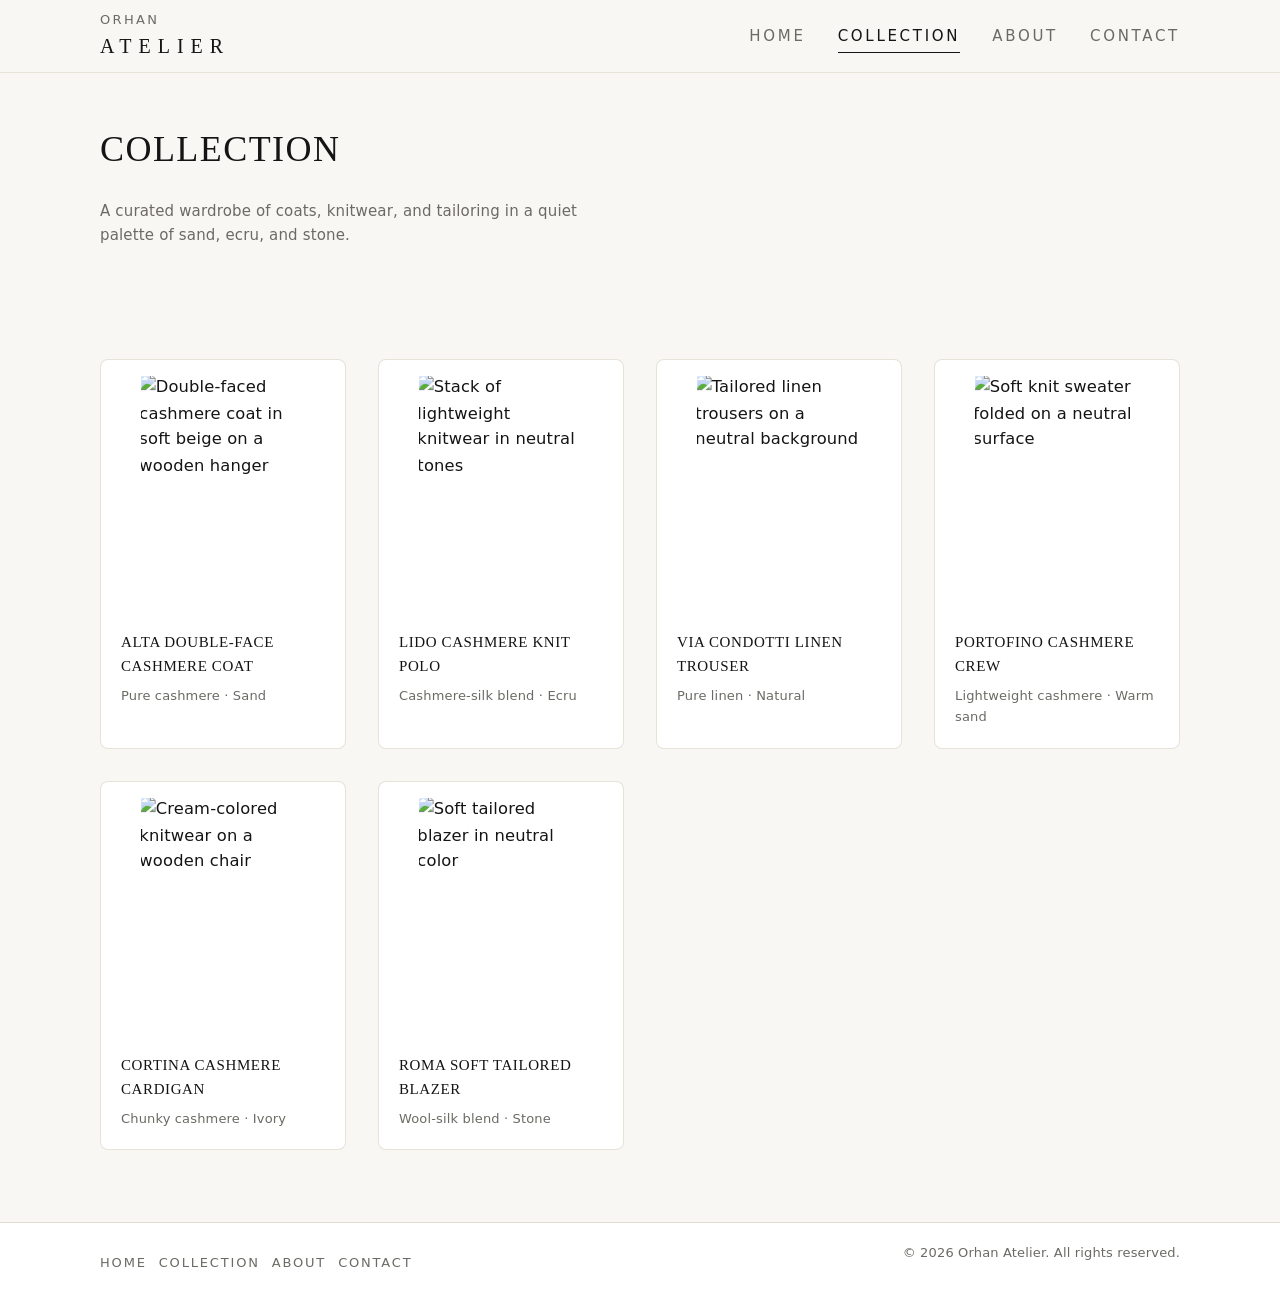
==== collection.html @ 23700bfb "Initial website upload from Cursor AI project" ====
<!DOCTYPE html>
<html lang="en">
  <head>
    <meta charset="UTF-8" />
    <meta name="viewport" content="width=device-width, initial-scale=1.0" />
    <title>Collection &mdash; Orhan Atelier</title>
    <meta
      name="description"
      content="Explore the Orhan Atelier collection of Italian-inspired luxury garments."
    />
    <link rel="stylesheet" href="style.css" />
  </head>
  <body>
    <header class="site-header">
      <div class="shell site-header__inner">
        <a href="index.html" class="brand">
          <span class="brand__overline">Orhan</span>
          <span class="brand__main">Atelier</span>
        </a>
        <nav class="site-nav" aria-label="Primary">
          <ul class="site-nav__list">
            <li class="site-nav__item">
              <a href="index.html" class="site-nav__link">Home</a>
            </li>
            <li class="site-nav__item">
              <a
                href="collection.html"
                class="site-nav__link site-nav__link--active"
                aria-current="page"
                >Collection</a
              >
            </li>
            <li class="site-nav__item">
              <a href="index.html#about" class="site-nav__link">About</a>
            </li>
            <li class="site-nav__item">
              <a href="index.html#contact" class="site-nav__link">Contact</a>
            </li>
          </ul>
        </nav>
      </div>
    </header>

    <main>
      <section class="section section--intro">
        <div class="shell">
          <h1 class="page-title">Collection</h1>
          <p class="page-subtitle">
            A curated wardrobe of coats, knitwear, and tailoring in a quiet
            palette of sand, ecru, and stone.
          </p>
        </div>
      </section>

      <section class="section section--padded">
        <div class="shell">
          <div class="grid grid--collection" aria-label="Product grid">
            <article class="product-card">
              <a href="product.html" class="product-card__link">
                <figure class="product-card__media">
                  <img
                    src="https://images.unsplash.com/photo-1521572163474-6864f9cf17ab?auto=format&fit=crop&w=1000&q=80"
                    alt="Double-faced cashmere coat in soft beige on a wooden hanger"
                    class="product-card__image"
                    loading="lazy"
                  />
                </figure>
                <div class="product-card__body">
                  <h2 class="product-card__title">
                    Alta Double-Face Cashmere Coat
                  </h2>
                  <p class="product-card__meta">Pure cashmere &middot; Sand</p>
                </div>
              </a>
            </article>

            <article class="product-card">
              <a href="product.html" class="product-card__link">
                <figure class="product-card__media">
                  <img
                    src="https://images.unsplash.com/photo-1525134479668-1bee5c7c6845?auto=format&fit=crop&w=1000&q=80"
                    alt="Stack of lightweight knitwear in neutral tones"
                    class="product-card__image"
                    loading="lazy"
                  />
                </figure>
                <div class="product-card__body">
                  <h2 class="product-card__title">Lido Cashmere Knit Polo</h2>
                  <p class="product-card__meta">
                    Cashmere-silk blend &middot; Ecru
                  </p>
                </div>
              </a>
            </article>

            <article class="product-card">
              <a href="product.html" class="product-card__link">
                <figure class="product-card__media">
                  <img
                    src="https://images.unsplash.com/photo-1542272604-787c3835535d?auto=format&fit=crop&w=1000&q=80"
                    alt="Tailored linen trousers on a neutral background"
                    class="product-card__image"
                    loading="lazy"
                  />
                </figure>
                <div class="product-card__body">
                  <h2 class="product-card__title">Via Condotti Linen Trouser</h2>
                  <p class="product-card__meta">Pure linen &middot; Natural</p>
                </div>
              </a>
            </article>

            <article class="product-card">
              <a href="product.html" class="product-card__link">
                <figure class="product-card__media">
                  <img
                    src="https://images.unsplash.com/photo-1521572267360-ee0c2909d518?auto=format&fit=crop&w=1000&q=80"
                    alt="Soft knit sweater folded on a neutral surface"
                    class="product-card__image"
                    loading="lazy"
                  />
                </figure>
                <div class="product-card__body">
                  <h2 class="product-card__title">Portofino Cashmere Crew</h2>
                  <p class="product-card__meta">
                    Lightweight cashmere &middot; Warm sand
                  </p>
                </div>
              </a>
            </article>

            <article class="product-card">
              <a href="product.html" class="product-card__link">
                <figure class="product-card__media">
                  <img
                    src="https://images.unsplash.com/photo-1543076447-215ad9ba6923?auto=format&fit=crop&w=1000&q=80"
                    alt="Cream-colored knitwear on a wooden chair"
                    class="product-card__image"
                    loading="lazy"
                  />
                </figure>
                <div class="product-card__body">
                  <h2 class="product-card__title">Cortina Cashmere Cardigan</h2>
                  <p class="product-card__meta">
                    Chunky cashmere &middot; Ivory
                  </p>
                </div>
              </a>
            </article>

            <article class="product-card">
              <a href="product.html" class="product-card__link">
                <figure class="product-card__media">
                  <img
                    src="https://images.unsplash.com/photo-1529927066849-66e1abc70a2e?auto=format&fit=crop&w=1000&q=80"
                    alt="Soft tailored blazer in neutral color"
                    class="product-card__image"
                    loading="lazy"
                  />
                </figure>
                <div class="product-card__body">
                  <h2 class="product-card__title">Roma Soft Tailored Blazer</h2>
                  <p class="product-card__meta">
                    Wool-silk blend &middot; Stone
                  </p>
                </div>
              </a>
            </article>
          </div>
        </div>
      </section>
    </main>

    <footer class="site-footer">
      <div class="shell site-footer__inner">
        <nav class="site-footer__nav" aria-label="Footer">
          <a href="index.html" class="site-footer__link">Home</a>
          <a href="collection.html" class="site-footer__link">Collection</a>
          <a href="index.html#about" class="site-footer__link">About</a>
          <a href="index.html#contact" class="site-footer__link">Contact</a>
        </nav>
        <p class="site-footer__copy">
          &copy; <span id="year"></span> Orhan Atelier. All rights reserved.
        </p>
      </div>
    </footer>

    <script src="script.js"></script>
  </body>
</html>
---- style.css ----
/* ==========================================================================
   1. Root variables
   ========================================================================== */

:root {
  /* Color palette */
  --color-bg: #f8f7f4;
  --color-surface: #ffffff;
  --color-surface-muted: #f1eee7;
  --color-border-subtle: #ddd7c9;
  --color-text: #141414;
  --color-text-soft: #6c6a65;
  --color-accent: #d1b89b;
  --color-accent-soft: #e4d5c0;

  /* Typography */
  --font-sans: system-ui, -apple-system, BlinkMacSystemFont, "Segoe UI",
    sans-serif;
  --font-serif: "Georgia", "Times New Roman", serif;

  --fs-xs: 0.8125rem;
  --fs-sm: 0.9375rem;
  --fs-base: 1rem;
  --fs-md: 1.125rem;
  --fs-lg: 1.375rem;
  --fs-xl: 2.25rem;
  --fs-xxl: 3rem;

  /* Spacing scale */
  --space-2xs: 0.25rem;
  --space-xs: 0.5rem;
  --space-sm: 0.75rem;
  --space-md: 1.25rem;
  --space-lg: 2rem;
  --space-xl: 3rem;
  --space-xxl: 4.5rem;

  /* Layout */
  --content-width: 1120px;
  --header-height: 4.5rem;

  /* Motion */
  --transition-fast: 180ms ease-out;
  --transition-medium: 260ms ease;
}

@media (max-width: 48rem) {
  :root {
    --fs-xl: 1.9rem;
    --fs-xxl: 2.45rem;
    --space-xl: 2.5rem;
    --space-xxl: 3.5rem;
  }
}

/* ==========================================================================
   2. Base reset & typography
   ========================================================================== */

*,
*::before,
*::after {
  box-sizing: border-box;
}

html {
  scroll-behavior: smooth;
}

body {
  margin: 0;
  min-height: 100vh;
  font-family: var(--font-sans);
  font-size: var(--fs-base);
  line-height: 1.6;
  letter-spacing: 0.01em;
  color: var(--color-text);
  background-color: var(--color-bg);
}

img {
  max-width: 100%;
  display: block;
}

a {
  color: inherit;
  text-decoration: none;
}

ul {
  list-style: none;
  padding: 0;
  margin: 0;
}

p {
  margin: 0 0 var(--space-md);
}

h1,
h2,
h3,
h4 {
  margin: 0 0 var(--space-md);
  font-family: var(--font-serif);
  font-weight: 500;
  letter-spacing: 0.04em;
}

.eyebrow {
  font-size: var(--fs-xs);
  text-transform: uppercase;
  letter-spacing: 0.18em;
  color: var(--color-text-soft);
}

/* ==========================================================================
   3. Layout helpers
   ========================================================================== */

.shell {
  max-width: var(--content-width);
  margin-inline: auto;
  padding-inline: var(--space-md);
}

.section {
  padding-block: var(--space-xl);
}

.section--padded {
  padding-block: var(--space-xxl);
}

.section--muted {
  background-color: var(--color-surface-muted);
  border-block: 1px solid var(--color-border-subtle);
}

.section__header {
  display: flex;
  flex-direction: column;
  gap: var(--space-xs);
  max-width: 40rem;
}

.section__title {
  font-size: var(--fs-lg);
  text-transform: uppercase;
}

.section__subtitle {
  font-size: var(--fs-sm);
  color: var(--color-text-soft);
}

.split {
  display: grid;
  grid-template-columns: minmax(0, 1.2fr) minmax(0, 1.6fr);
  gap: var(--space-xxl);
}

.split--about,
.split--contact {
  align-items: flex-start;
}

.split__item p:last-child {
  margin-bottom: 0;
}

.grid {
  display: grid;
  gap: var(--space-lg);
}

.grid--featured {
  margin-top: var(--space-xl);
  grid-template-columns: repeat(4, minmax(0, 1fr));
}

.grid--collection {
  grid-template-columns: repeat(4, minmax(0, 1fr));
}

@media (max-width: 75rem) {
  .grid--featured,
  .grid--collection {
    grid-template-columns: repeat(3, minmax(0, 1fr));
  }
}

@media (max-width: 56rem) {
  .split {
    grid-template-columns: minmax(0, 1fr);
    gap: var(--space-lg);
  }

  .grid--featured,
  .grid--collection {
    grid-template-columns: repeat(2, minmax(0, 1fr));
  }
}

@media (max-width: 37.5rem) {
  .grid--featured,
  .grid--collection {
    grid-template-columns: minmax(0, 1fr);
  }
}

/* ==========================================================================
   4. Header & navigation
   ========================================================================== */

.site-header {
  position: sticky;
  inset-block-start: 0;
  z-index: 20;
  background-color: rgba(248, 247, 244, 0.96);
  backdrop-filter: blur(10px);
  border-bottom: 1px solid rgba(221, 215, 201, 0.6);
  transition: border-color var(--transition-medium),
    background-color var(--transition-medium),
    box-shadow var(--transition-medium);
}

.site-header--scrolled {
  background-color: rgba(248, 247, 244, 0.98);
  box-shadow: 0 8px 18px rgba(0, 0, 0, 0.03);
  border-bottom-color: rgba(221, 215, 201, 0.9);
}

.site-header__inner {
  display: flex;
  align-items: center;
  justify-content: space-between;
  min-height: var(--header-height);
}

.brand {
  display: inline-flex;
  flex-direction: column;
  gap: 0;
  padding-block: var(--space-xs);
}

.brand__overline {
  font-size: var(--fs-xs);
  letter-spacing: 0.18em;
  text-transform: uppercase;
  color: var(--color-text-soft);
}

.brand__main {
  font-family: var(--font-serif);
  font-size: 1.25rem;
  letter-spacing: 0.35em;
  text-transform: uppercase;
}

.site-nav__list {
  display: flex;
  align-items: center;
  gap: var(--space-lg);
  font-size: var(--fs-sm);
  text-transform: uppercase;
  letter-spacing: 0.18em;
}

.site-nav__link {
  position: relative;
  padding-block: var(--space-xs);
  color: var(--color-text-soft);
  transition: color var(--transition-fast);
}

.site-nav__link::after {
  content: "";
  position: absolute;
  inset-inline: 0;
  inset-block-end: 0;
  height: 1px;
  transform-origin: center;
  transform: scaleX(0);
  background-color: var(--color-text);
  transition: transform var(--transition-fast);
}

.site-nav__link:hover::after,
.site-nav__link:focus-visible::after {
  transform: scaleX(1);
}

.site-nav__link:hover,
.site-nav__link:focus-visible {
  color: var(--color-text);
}

.site-nav__link--active {
  color: var(--color-text);
}

.site-nav__link--active::after {
  transform: scaleX(1);
}

@media (max-width: 48rem) {
  .site-header__inner {
    flex-direction: column;
    align-items: flex-start;
    gap: var(--space-xs);
    padding-block: var(--space-xs);
  }

  .site-nav__list {
    flex-wrap: wrap;
    gap: var(--space-sm);
  }

  .site-nav__link {
    padding-block: var(--space-2xs);
  }
}

/* ==========================================================================
   5. Hero
   ========================================================================== */

.hero {
  position: relative;
  min-height: calc(100vh - var(--header-height));
  color: var(--color-text);
  background-image: url("https://images.unsplash.com/photo-1506157786151-b8491531f063?auto=format&fit=crop&w=1600&q=80");
  background-size: cover;
  background-position: center center;
  background-repeat: no-repeat;
}

.hero__overlay {
  position: absolute;
  inset: 0;
  background: linear-gradient(
      120deg,
      rgba(248, 247, 244, 0.9),
      rgba(248, 247, 244, 0.8),
      rgba(248, 247, 244, 0.7)
    );
}

.hero__inner {
  position: relative;
  min-height: calc(100vh - var(--header-height));
  display: flex;
  flex-direction: column;
  justify-content: center;
  padding-block: var(--space-xxl);
  max-width: 40rem;
}

.hero__title {
  font-size: var(--fs-xxl);
  line-height: 1.05;
  margin-bottom: var(--space-md);
}

.hero__title-break {
  display: block;
}

.hero__subtitle {
  max-width: 28rem;
  font-size: var(--fs-md);
  color: var(--color-text-soft);
}

.hero__actions {
  display: flex;
  flex-wrap: wrap;
  gap: var(--space-sm);
  margin-top: var(--space-lg);
}

@media (max-width: 48rem) {
  .hero__inner {
    max-width: none;
  }

  .hero__subtitle {
    max-width: none;
  }
}

/* ==========================================================================
   6. Buttons
   ========================================================================== */

.button {
  display: inline-flex;
  align-items: center;
  justify-content: center;
  padding-inline: 1.75rem;
  padding-block: 0.75rem;
  border-radius: 999px;
  border: 1px solid var(--color-border-subtle);
  font-size: var(--fs-sm);
  text-transform: uppercase;
  letter-spacing: 0.16em;
  background-color: transparent;
  color: var(--color-text);
  cursor: pointer;
  transition: background-color var(--transition-fast),
    color var(--transition-fast), border-color var(--transition-fast),
    transform var(--transition-fast);
}

.button--primary {
  border-color: var(--color-accent);
  background-color: var(--color-accent);
}

.button--ghost {
  background-color: transparent;
}

.button:hover,
.button:focus-visible {
  outline: none;
  transform: translateY(-1px);
}

.button--primary:hover,
.button--primary:focus-visible {
  background-color: var(--color-accent-soft);
  border-color: var(--color-accent-soft);
}

.button--ghost:hover,
.button--ghost:focus-visible {
  background-color: rgba(255, 255, 255, 0.7);
}

/* ==========================================================================
   7. Product cards & grids
   ========================================================================== */

.product-card {
  background-color: var(--color-surface);
  border-radius: 0.5rem;
  border: 1px solid rgba(221, 215, 201, 0.7);
  overflow: hidden;
  transition: transform var(--transition-medium),
    box-shadow var(--transition-medium),
    border-color var(--transition-medium);
}

.product-card__media {
  position: relative;
  overflow: hidden;
  aspect-ratio: 3 / 4;
}

.product-card__image {
  width: 100%;
  height: 100%;
  object-fit: cover;
  transform: scale(1.02);
  transition: transform var(--transition-medium);
}

.product-card__body {
  padding: var(--space-md);
}

.product-card__title {
  margin: 0 0 var(--space-xs);
  font-size: var(--fs-sm);
  text-transform: uppercase;
}

.product-card__meta {
  margin: 0;
  font-size: var(--fs-xs);
  color: var(--color-text-soft);
}

.product-card__link:hover .product-card__image,
.product-card__link:focus-visible .product-card__image {
  transform: scale(1.06);
}

.product-card__link:hover .product-card,
.product-card__link:focus-visible .product-card {
  border-color: var(--color-accent-soft);
}

.product-card__link:focus-visible {
  outline: none;
}

.product-card__link:hover .product-card__title,
.product-card__link:focus-visible .product-card__title {
  text-decoration: underline;
  text-underline-offset: 0.2em;
}

/* ==========================================================================
   8. Product detail
   ========================================================================== */

.product-detail {
  display: grid;
  grid-template-columns: minmax(0, 1.3fr) minmax(0, 1.2fr);
  gap: var(--space-xxl);
}

.product-detail__figure {
  margin: 0;
  background-color: var(--color-surface);
  border-radius: 0.75rem;
  border: 1px solid var(--color-border-subtle);
  overflow: hidden;
}

.product-detail__image {
  width: 100%;
  height: 100%;
  max-height: 640px;
  object-fit: cover;
}

.product-detail__info {
  display: flex;
  flex-direction: column;
  gap: var(--space-md);
}

.product-detail__title {
  font-size: var(--fs-xl);
  text-transform: uppercase;
}

.product-detail__tagline {
  font-size: var(--fs-md);
  color: var(--color-text-soft);
}

.product-detail__section {
  padding-top: var(--space-sm);
  border-top: 1px solid rgba(221, 215, 201, 0.7);
}

.product-detail__heading {
  font-size: var(--fs-sm);
  text-transform: uppercase;
  margin-bottom: var(--space-xs);
}

.product-detail__list {
  margin: 0;
  padding-left: 1.1rem;
  list-style: disc;
}

.product-detail__list li + li {
  margin-top: 0.25rem;
}

.product-detail__sizes {
  margin: 0;
}

.product-detail__copy {
  margin: 0 0 0.5rem;
}

.product-detail__copy--muted {
  color: var(--color-text-soft);
  font-size: var(--fs-sm);
}

.product-detail__actions {
  display: flex;
  flex-wrap: wrap;
  gap: var(--space-sm);
  padding-top: var(--space-md);
}

@media (max-width: 64rem) {
  .product-detail {
    grid-template-columns: minmax(0, 1fr);
  }
}

/* ==========================================================================
   9. Pages: collection & content sections
   ========================================================================== */

.section--intro {
  padding-top: var(--space-xl);
  padding-bottom: var(--space-md);
}

.page-title {
  font-size: var(--fs-xl);
  text-transform: uppercase;
}

.page-subtitle {
  max-width: 32rem;
  font-size: var(--fs-sm);
  color: var(--color-text-soft);
}

.contact__detail {
  font-size: var(--fs-sm);
}

.contact__detail a {
  text-decoration: underline;
  text-underline-offset: 0.18em;
}

/* ==========================================================================
   10. Footer
   ========================================================================== */

.site-footer {
  border-top: 1px solid rgba(221, 215, 201, 0.9);
  padding-block: var(--space-md);
  background-color: var(--color-surface);
}

.site-footer__inner {
  display: flex;
  align-items: center;
  justify-content: space-between;
  gap: var(--space-md);
  font-size: var(--fs-xs);
}

.site-footer__nav {
  display: flex;
  flex-wrap: wrap;
  gap: var(--space-sm);
}

.site-footer__link {
  text-transform: uppercase;
  letter-spacing: 0.14em;
  color: var(--color-text-soft);
}

.site-footer__link:hover,
.site-footer__link:focus-visible {
  color: var(--color-text);
  text-decoration: underline;
  text-underline-offset: 0.18em;
}

.site-footer__copy {
  color: var(--color-text-soft);
}

@media (max-width: 48rem) {
  .site-footer__inner {
    flex-direction: column;
    align-items: flex-start;
  }
}

/* ==========================================================================
   11. Utilities
   ========================================================================== */

.sr-only {
  position: absolute;
  width: 1px;
  height: 1px;
  padding: 0;
  margin: -1px;
  overflow: hidden;
  clip: rect(0, 0, 0, 0);
  white-space: nowrap;
  border: 0;
}
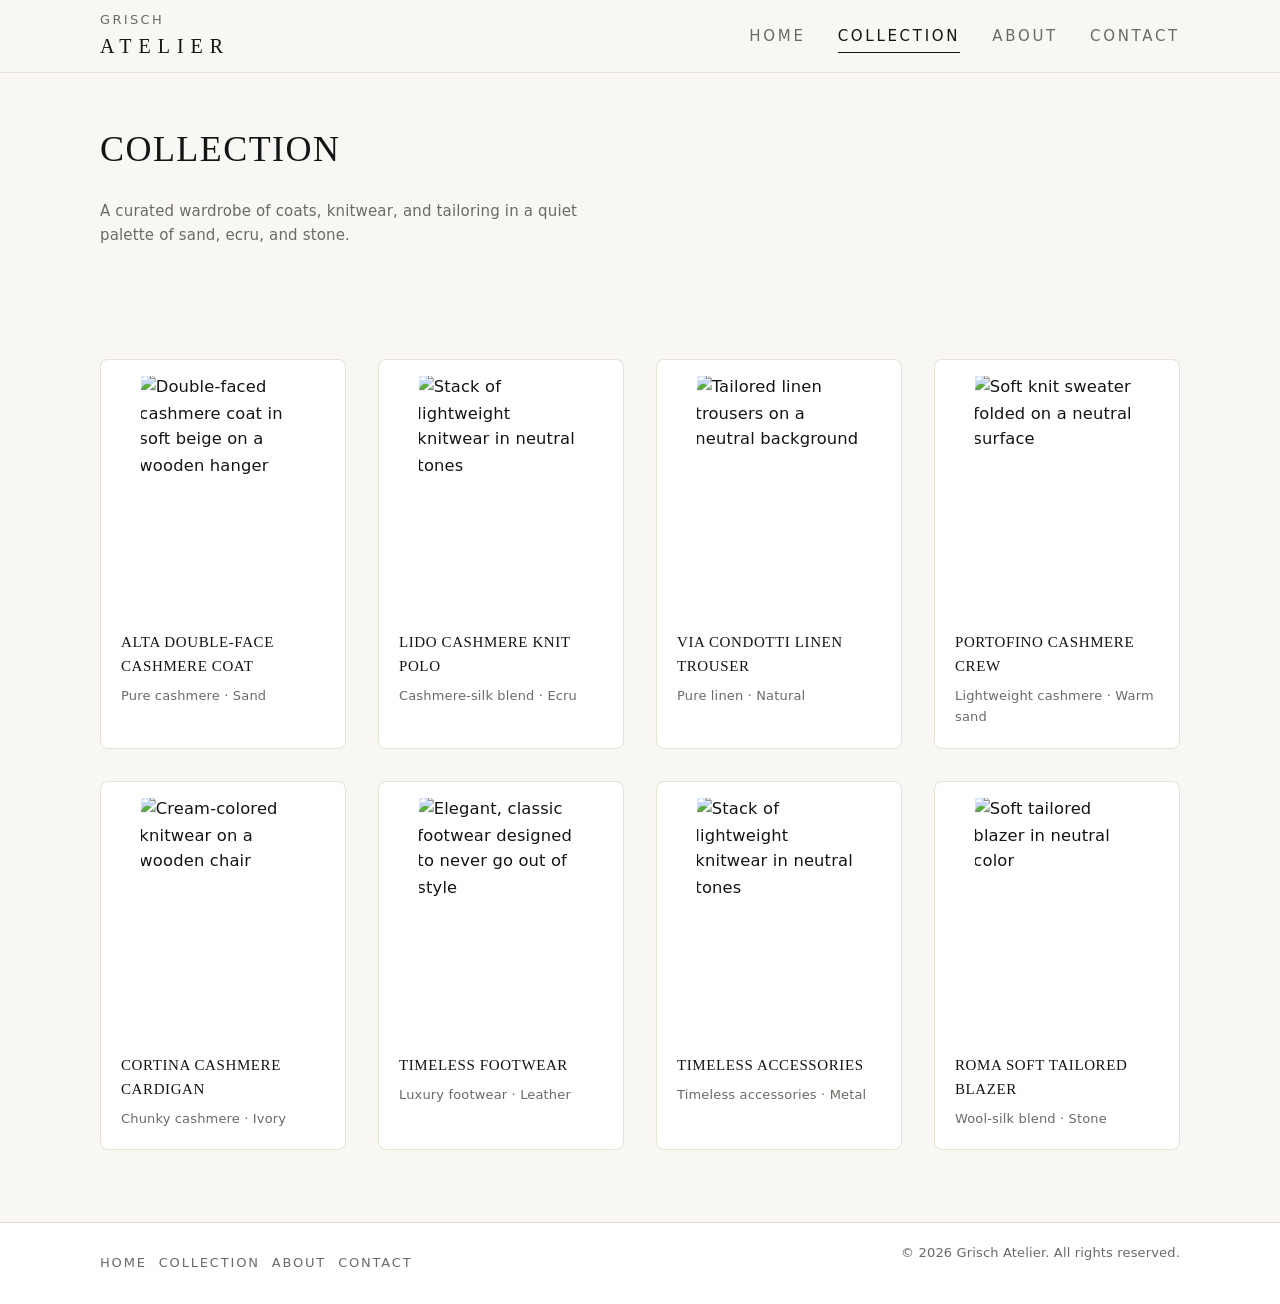
==== commit ae80bb39: "Initial commit" ====
--- a/collection.html
+++ b/collection.html
@@ -3,10 +3,10 @@
   <head>
     <meta charset="UTF-8" />
     <meta name="viewport" content="width=device-width, initial-scale=1.0" />
-    <title>Collection &mdash; Orhan Atelier</title>
+    <title>Collection &mdash; Grisch Atelier</title>
     <meta
       name="description"
-      content="Explore the Orhan Atelier collection of Italian-inspired luxury garments."
+      content="Explore the Grisch Atelier collection of Italian-inspired luxury garments."
     />
     <link rel="stylesheet" href="style.css" />
   </head>
@@ -14,7 +14,7 @@
     <header class="site-header">
       <div class="shell site-header__inner">
         <a href="index.html" class="brand">
-          <span class="brand__overline">Orhan</span>
+          <span class="brand__overline">Grisch</span>
           <span class="brand__main">Atelier</span>
         </a>
         <nav class="site-nav" aria-label="Primary">
@@ -59,7 +59,7 @@
               <a href="product.html" class="product-card__link">
                 <figure class="product-card__media">
                   <img
-                    src="https://images.unsplash.com/photo-1521572163474-6864f9cf17ab?auto=format&fit=crop&w=1000&q=80"
+                    src="https://i.pinimg.com/1200x/84/d1/6e/84d16e3ea8b0fd55a3241062ef225f71.jpg"
                     alt="Double-faced cashmere coat in soft beige on a wooden hanger"
                     class="product-card__image"
                     loading="lazy"
@@ -78,7 +78,7 @@
               <a href="product.html" class="product-card__link">
                 <figure class="product-card__media">
                   <img
-                    src="https://images.unsplash.com/photo-1525134479668-1bee5c7c6845?auto=format&fit=crop&w=1000&q=80"
+                    src="https://i.pinimg.com/736x/53/75/b7/5375b789e80b2a23365484e50f19cd9a.jpg"
                     alt="Stack of lightweight knitwear in neutral tones"
                     class="product-card__image"
                     loading="lazy"
@@ -97,7 +97,7 @@
               <a href="product.html" class="product-card__link">
                 <figure class="product-card__media">
                   <img
-                    src="https://images.unsplash.com/photo-1542272604-787c3835535d?auto=format&fit=crop&w=1000&q=80"
+                    src="https://i.pinimg.com/736x/1e/39/7d/1e397d7e3f010f257aeff987598a3b06.jpg"
                     alt="Tailored linen trousers on a neutral background"
                     class="product-card__image"
                     loading="lazy"
@@ -114,7 +114,7 @@
               <a href="product.html" class="product-card__link">
                 <figure class="product-card__media">
                   <img
-                    src="https://images.unsplash.com/photo-1521572267360-ee0c2909d518?auto=format&fit=crop&w=1000&q=80"
+                    src="https://i.pinimg.com/1200x/b4/63/50/b463507407b049980f83e23d62c26e9b.jpg"
                     alt="Soft knit sweater folded on a neutral surface"
                     class="product-card__image"
                     loading="lazy"
@@ -133,7 +133,7 @@
               <a href="product.html" class="product-card__link">
                 <figure class="product-card__media">
                   <img
-                    src="https://images.unsplash.com/photo-1543076447-215ad9ba6923?auto=format&fit=crop&w=1000&q=80"
+                    src="https://i.pinimg.com/1200x/16/e7/0a/16e70af1e824f7cc5af494511afcfbee.jpg"
                     alt="Cream-colored knitwear on a wooden chair"
                     class="product-card__image"
                     loading="lazy"
@@ -152,7 +152,45 @@
               <a href="product.html" class="product-card__link">
                 <figure class="product-card__media">
                   <img
-                    src="https://images.unsplash.com/photo-1529927066849-66e1abc70a2e?auto=format&fit=crop&w=1000&q=80"
+                    src="https://i.pinimg.com/1200x/54/c4/29/54c429937f8a632174754f24c1aa9ac3.jpg"
+                    alt="Elegant, classic footwear designed to never go out of style"
+                    class="product-card__image"
+                    loading="lazy"
+                  />
+                </figure>
+                <div class="product-card__body">
+                  <h2 class="product-card__title">Timeless Footwear</h2>
+                  <p class="product-card__meta">
+                    Luxury footwear &middot; Leather
+                  </p>
+                </div>
+              </a>
+            </article>
+
+            <article class="product-card">
+              <a href="product.html" class="product-card__link">
+                <figure class="product-card__media">
+                  <img
+                    src="https://i.pinimg.com/1200x/82/41/60/8241608778cc519e9251522a8eab1543.jpg"
+                    alt="Stack of lightweight knitwear in neutral tones"
+                    class="product-card__image"
+                    loading="lazy"
+                  />
+                </figure>
+                <div class="product-card__body">
+                  <h2 class="product-card__title">Timeless accessories</h2>
+                  <p class="product-card__meta">
+                    Timeless accessories &middot; Metal
+                  </p>
+                </div>
+              </a>
+            </article>
+
+            <article class="product-card">
+              <a href="product.html" class="product-card__link">
+                <figure class="product-card__media">
+                  <img
+                    src="https://i.pinimg.com/1200x/2f/9d/d4/2f9dd4e7ce795b4382334e1dbd3dd0ea.jpg"
                     alt="Soft tailored blazer in neutral color"
                     class="product-card__image"
                     loading="lazy"
@@ -180,7 +218,7 @@
           <a href="index.html#contact" class="site-footer__link">Contact</a>
         </nav>
         <p class="site-footer__copy">
-          &copy; <span id="year"></span> Orhan Atelier. All rights reserved.
+          &copy; <span id="year"></span> Grisch Atelier. All rights reserved.
         </p>
       </div>
     </footer>
